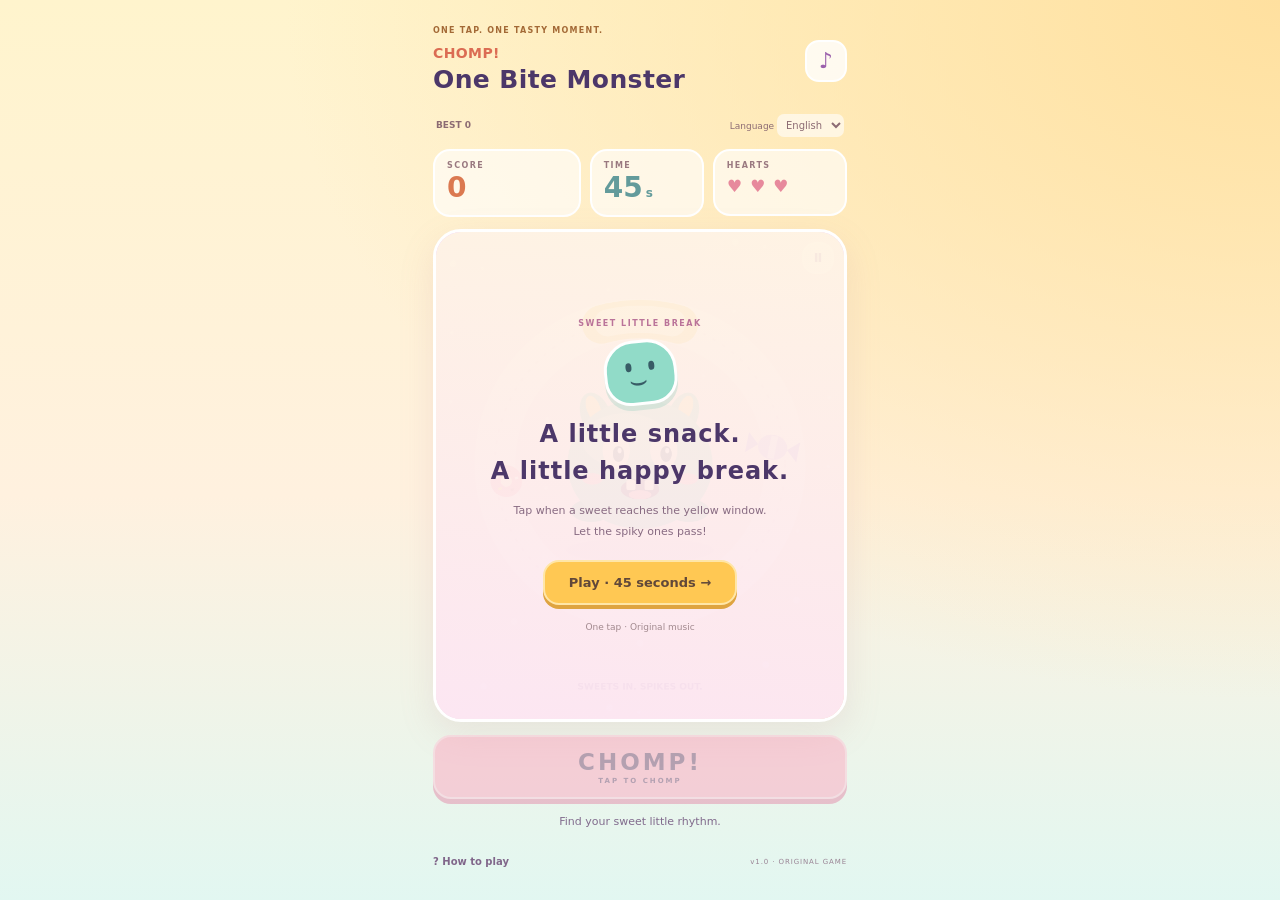
==== index.html @ f16e5010 "Create One Bite Monster with pop visuals, original music and one-tap combos" ====
<!doctype html><html lang="ja"><meta charset="utf-8"><meta name="viewport" content="width=device-width,initial-scale=1,viewport-fit=cover"><meta name="theme-color" content="#fff4cd"><title>パクッと！ひとくちモンスター · ONE BITE MONSTER</title><link rel="stylesheet" href="style.css?v=1"><body><main><header><div><span class="kicker">ONE TAP. ONE TASTY MOMENT.</span><h1><small data-t="eyebrow">パクッと！</small><span data-t="title">ひとくちモンスター</span></h1></div><button id="settings" class="icon" aria-label="音の設定 / Sound settings">♪</button></header><div class="mini-bar"><span id="best">BEST 0</span><label>Language <select id="language" aria-label="Language"><option value="ja">日本語</option><option value="en">English</option></select></label></div><section class="hud"><div class="score"><span>SCORE</span><strong id="score">0</strong></div><div class="time"><span data-t="time">のこり</span><strong id="time">45<small>s</small></strong></div><div class="hearts"><span data-t="hearts">げんき</span><strong id="hearts">♥ ♥ ♥</strong></div></section><section class="stage"><canvas id="game" width="720" height="860" aria-label="黄色い枠にお菓子が来たらタップ。トゲは見送ります / Tap when a sweet reaches the yellow window. Skip spikes."></canvas><div id="callout" role="status"></div><button id="pause" class="icon" aria-label="一時停止 / Pause">Ⅱ</button><div id="welcome"><span class="badge">SWEET LITTLE BREAK</span><div class="face-mark" aria-hidden="true">●<i>⌣</i></div><h2 data-t="intro">おやつの時間、<br>パクッといこう。</h2><p data-t="introText">黄色い枠にお菓子が来たら、タップ！<br>トゲトゲは食べずに、見送ってね。</p><button id="start" class="primary" data-t="start">あそぶ · 45秒 →</button><small data-t="note">タップだけ · 音楽つき</small></div></section><button id="bite" class="bite" disabled><span data-t="bite">パクッ！</span><small>TAP TO CHOMP</small></button><p id="message" class="hint" role="status"></p><footer><button id="help" data-t="help">? あそび方</button><span>v1.0 · ORIGINAL GAME</span></footer></main><dialog id="dialog"><div id="content"></div><button id="close" class="primary">つづける</button></dialog><script src="engine.js?v=1"></script><script src="music.js?v=1"></script><script src="game.js?v=1"></script></body></html>
---- style.css ----
:root{font-family:ui-rounded,'Hiragino Maru Gothic ProN',system-ui,-apple-system,sans-serif;color:#4c3769;background:#fff4cd}*{box-sizing:border-box}body{margin:0;min-height:100svh;background:radial-gradient(ellipse at 100% 0,#ffe09f,transparent 55%),linear-gradient(#fff4cd,#fff1df 55%,#e2f7f1)}main{max-width:450px;margin:auto;padding:18px 18px max(16px,env(safe-area-inset-bottom))}header{display:flex;justify-content:space-between;align-items:center;gap:8px}.kicker{font-size:8px;font-weight:800;letter-spacing:1.25px;color:#a36936}h1{font-size:25px;line-height:1.3;letter-spacing:.4px;margin:7px 0;font-weight:900}h1 small{display:block;font-size:14px;color:#db6c53;margin-bottom:2px}button,select{font:inherit;color:inherit;touch-action:manipulation;-webkit-tap-highlight-color:transparent}button{cursor:pointer;border:0;background:#fff9;border-radius:14px;padding:11px 16px;font-weight:800}button:active{transform:translateY(2px)}button:focus-visible,select:focus-visible{outline:3px solid #aa60d3;outline-offset:3px}button:disabled{opacity:.45;cursor:default}.icon{width:42px;height:42px;border:2px solid white;padding:6px;background:#fffc;font-size:22px;color:#9c61ac}.mini-bar{display:flex;justify-content:space-between;align-items:center;margin:10px 3px 12px;font-size:9px;font-weight:750;color:#8c6b73}.mini-bar label{font-weight:500}.mini-bar select{font-size:10px;border:0;border-radius:7px;padding:5px;background:#fff9}.hud{display:grid;grid-template-columns:1.1fr .85fr 1fr;align-items:center;margin-bottom:12px;gap:9px}.hud>div{background:#fff9;border:2px solid #fff;border-radius:17px;padding:10px 12px}.hud span{display:block;font-size:8px;letter-spacing:1.4px;font-weight:800;color:#9a7980}.hud strong{display:block;font-size:28px;line-height:1.25;font-weight:900;font-variant-numeric:tabular-nums}.score strong{color:#db7950}.time strong{color:#639b9b}.time small{font-size:12px;margin-left:3px}.hearts strong{font-size:17px;color:#e7899c;white-space:nowrap;letter-spacing:1px;margin-top:6px;margin-bottom:7px}.stage{position:relative;border:3px solid white;border-radius:28px;overflow:hidden;background:#f4d9fa;box-shadow:0 12px 35px #b7868b25}canvas{display:block;width:100%;height:auto;aspect-ratio:360/430;touch-action:manipulation;user-select:none;-webkit-user-select:none}#pause{position:absolute;top:10px;right:10px;width:32px;height:32px;font-size:13px;z-index:2}#welcome{position:absolute;inset:0;z-index:3;display:flex;align-items:center;justify-content:center;flex-direction:column;text-align:center;background:linear-gradient(#fff4e3ed,#fce6f3ed);padding:18px}.badge{display:inline-block;font-size:8px;letter-spacing:1.5px;font-weight:850;color:#ba7399}.face-mark{margin:12px 0 0;width:73px;height:65px;background:#91dbc8;border:3px solid #fff;border-radius:30px 30px 26px 26px;color:transparent;position:relative;box-shadow:0 5px 0 #5fbda935;transform:rotate(-6deg)}.face-mark:before,.face-mark:after{content:'';position:absolute;width:6px;height:9px;border-radius:50%;background:#385c66;top:19px;left:19px}.face-mark:after{left:auto;right:19px}.face-mark i{position:absolute;color:#385c66;font-style:normal;font-size:29px;top:20px;left:21px}h2{font-size:27px;line-height:1.55;margin:11px 0;font-weight:900;letter-spacing:1px}#welcome p{font-size:11px;color:#886b82;line-height:1.9;margin:0 0 17px}.primary{background:#ffc853;color:#614839;border:2px solid #ffe6a7;border-radius:16px;padding:13px 24px;box-shadow:0 4px 0 #dfa440;font-size:13px}#welcome>small{font-size:9px;color:#a28a8f;margin-top:17px}.bite{width:100%;margin-top:13px;padding:12px;background:#ff9fbc;color:#713c6c;box-shadow:0 5px 0 #e37fa3;border:2px solid #ffc3d7;border-radius:18px}.bite span{font-size:23px;letter-spacing:3px;font-weight:900;display:block}.bite small{font-size:7px;letter-spacing:2px;display:block;margin-top:2px}.bite.ready{background:#ffd25d;box-shadow:0 5px 0 #e4ad41;border-color:#fff0bb;color:#79522c}.hint{font-size:11px;text-align:center;line-height:1.7;min-height:30px;margin:14px 3px 5px;color:#816b8d}footer{display:flex;align-items:center;justify-content:space-between;font-size:7px;letter-spacing:.9px;color:#998394}footer button{padding:8px 0;font-size:10px;background:none;color:#80668a}#callout{position:absolute;top:62%;left:0;right:0;text-align:center;pointer-events:none;font-weight:900;color:#aa508c;letter-spacing:2px;font-size:23px;text-shadow:0 2px 0 #fff,0 0 18px #fff;opacity:0}#callout small{display:block;font-size:10px;letter-spacing:1px;margin-top:6px}dialog{max-width:375px;width:92vw;max-height:85svh;overflow:auto;border:3px solid white;border-radius:25px;background:#fff5e7;color:#4c3769;padding:24px;box-shadow:0 25px 80px #633b7655}dialog::backdrop{background:#4b3f7077;backdrop-filter:blur(5px)}dialog p{font-size:12px;line-height:1.9;color:#80687b}dialog .primary{width:100%;margin-top:14px}.result-number{font-size:65px;line-height:1.1;font-weight:900;color:#db7950;margin:14px 0}.result-grid{display:flex;justify-content:space-between;padding:14px 0;border-block:1px solid #ead6ce;font-size:10px}.result-grid strong{display:block;font-size:20px;color:#a86b91;margin-top:5px}.setting{display:flex;align-items:center;justify-content:space-between;font-size:14px;padding:16px 0;border-bottom:1px solid #ebd8d1}.setting input{width:22px;height:22px;accent-color:#bb70a6}.muted{font-size:10px!important;color:#9c8291!important}[hidden]{display:none!important}html[lang=en] h1{font-size:25px}html[lang=en] h2{font-size:24px}@media(max-height:750px){main{padding-top:11px}h1{font-size:23px}.mini-bar{margin-top:6px;margin-bottom:8px}.hud{margin-bottom:9px}.hud>div{padding:7px 10px}.hud strong{font-size:24px}.hearts strong{font-size:16px}.bite{padding:9px;margin-top:10px}.hint{margin-top:11px;margin-bottom:0;min-height:24px}.face-mark{width:62px;height:54px;margin-top:8px}.face-mark:before,.face-mark:after{top:14px}.face-mark:before{left:15px}.face-mark:after{right:15px}.face-mark i{top:14px;left:16px}h2{font-size:24px;margin:8px 0}#welcome p{margin-bottom:12px}#welcome>small{margin-top:13px}}@media(max-width:350px){main{padding-inline:12px}h1{font-size:23px}.hud{gap:6px}.hearts strong{font-size:15px}}@media(prefers-reduced-motion:reduce){*{transition:none!important;scroll-behavior:auto!important}}
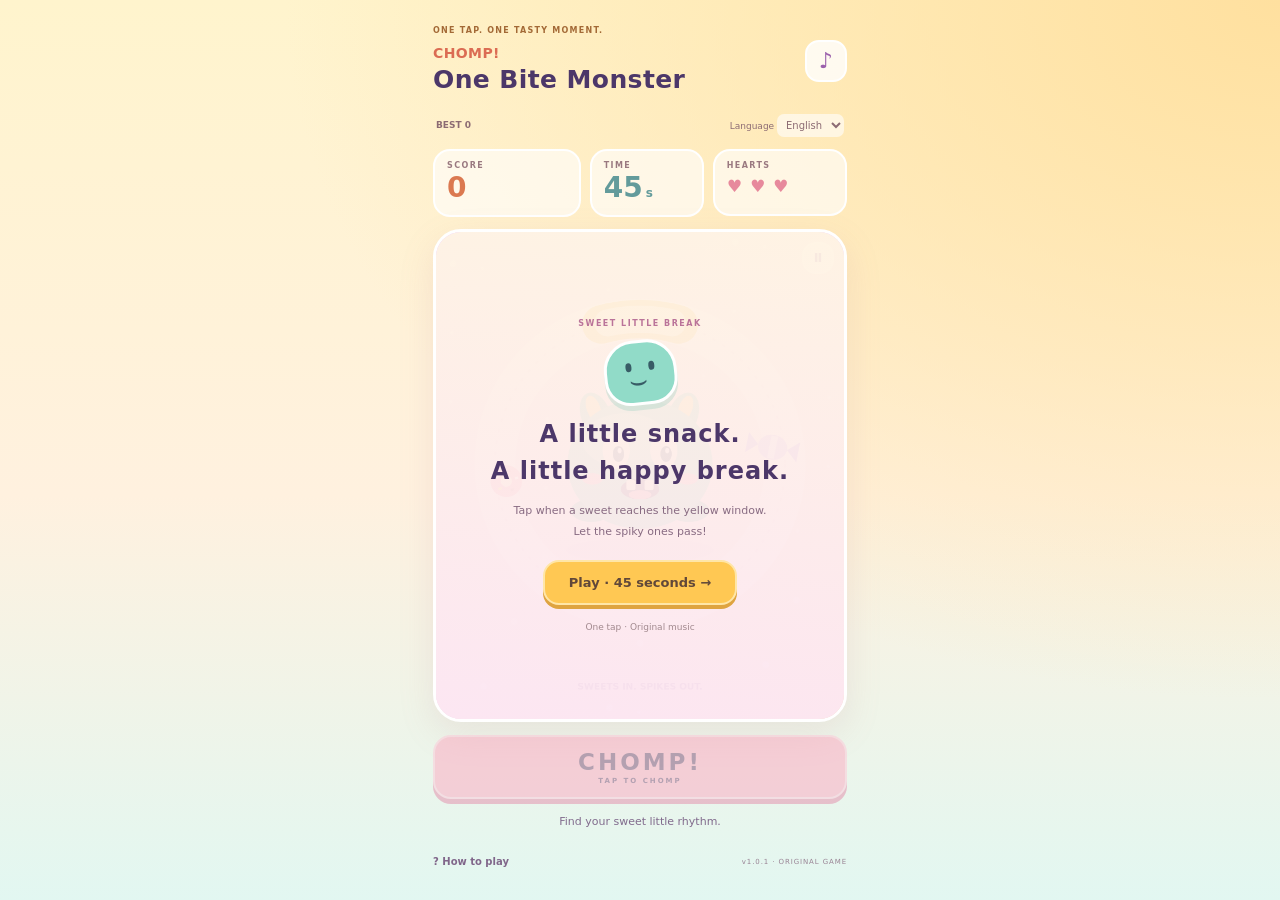
==== commit 20e74854: "Keep chomp controls visible on short iPhone screens" ====
--- a/index.html
+++ b/index.html
@@ -1 +1 @@
-<!doctype html><html lang="ja"><meta charset="utf-8"><meta name="viewport" content="width=device-width,initial-scale=1,viewport-fit=cover"><meta name="theme-color" content="#fff4cd"><title>パクッと！ひとくちモンスター · ONE BITE MONSTER</title><link rel="stylesheet" href="style.css?v=1"><body><main><header><div><span class="kicker">ONE TAP. ONE TASTY MOMENT.</span><h1><small data-t="eyebrow">パクッと！</small><span data-t="title">ひとくちモンスター</span></h1></div><button id="settings" class="icon" aria-label="音の設定 / Sound settings">♪</button></header><div class="mini-bar"><span id="best">BEST 0</span><label>Language <select id="language" aria-label="Language"><option value="ja">日本語</option><option value="en">English</option></select></label></div><section class="hud"><div class="score"><span>SCORE</span><strong id="score">0</strong></div><div class="time"><span data-t="time">のこり</span><strong id="time">45<small>s</small></strong></div><div class="hearts"><span data-t="hearts">げんき</span><strong id="hearts">♥ ♥ ♥</strong></div></section><section class="stage"><canvas id="game" width="720" height="860" aria-label="黄色い枠にお菓子が来たらタップ。トゲは見送ります / Tap when a sweet reaches the yellow window. Skip spikes."></canvas><div id="callout" role="status"></div><button id="pause" class="icon" aria-label="一時停止 / Pause">Ⅱ</button><div id="welcome"><span class="badge">SWEET LITTLE BREAK</span><div class="face-mark" aria-hidden="true">●<i>⌣</i></div><h2 data-t="intro">おやつの時間、<br>パクッといこう。</h2><p data-t="introText">黄色い枠にお菓子が来たら、タップ！<br>トゲトゲは食べずに、見送ってね。</p><button id="start" class="primary" data-t="start">あそぶ · 45秒 →</button><small data-t="note">タップだけ · 音楽つき</small></div></section><button id="bite" class="bite" disabled><span data-t="bite">パクッ！</span><small>TAP TO CHOMP</small></button><p id="message" class="hint" role="status"></p><footer><button id="help" data-t="help">? あそび方</button><span>v1.0 · ORIGINAL GAME</span></footer></main><dialog id="dialog"><div id="content"></div><button id="close" class="primary">つづける</button></dialog><script src="engine.js?v=1"></script><script src="music.js?v=1"></script><script src="game.js?v=1"></script></body></html>
+<!doctype html><html lang="ja"><meta charset="utf-8"><meta name="viewport" content="width=device-width,initial-scale=1,viewport-fit=cover"><meta name="theme-color" content="#fff4cd"><title>パクッと！ひとくちモンスター · ONE BITE MONSTER</title><link rel="stylesheet" href="style.css?v=1.0.1"><body><main><header><div><span class="kicker">ONE TAP. ONE TASTY MOMENT.</span><h1><small data-t="eyebrow">パクッと！</small><span data-t="title">ひとくちモンスター</span></h1></div><button id="settings" class="icon" aria-label="音の設定 / Sound settings">♪</button></header><div class="mini-bar"><span id="best">BEST 0</span><label>Language <select id="language" aria-label="Language"><option value="ja">日本語</option><option value="en">English</option></select></label></div><section class="hud"><div class="score"><span>SCORE</span><strong id="score">0</strong></div><div class="time"><span data-t="time">のこり</span><strong id="time">45<small>s</small></strong></div><div class="hearts"><span data-t="hearts">げんき</span><strong id="hearts">♥ ♥ ♥</strong></div></section><section class="stage"><canvas id="game" width="720" height="860" aria-label="黄色い枠にお菓子が来たらタップ。トゲは見送ります / Tap when a sweet reaches the yellow window. Skip spikes."></canvas><div id="callout" role="status"></div><button id="pause" class="icon" aria-label="一時停止 / Pause">Ⅱ</button><div id="welcome"><span class="badge">SWEET LITTLE BREAK</span><div class="face-mark" aria-hidden="true">●<i>⌣</i></div><h2 data-t="intro">おやつの時間、<br>パクッといこう。</h2><p data-t="introText">黄色い枠にお菓子が来たら、タップ！<br>トゲトゲは食べずに、見送ってね。</p><button id="start" class="primary" data-t="start">あそぶ · 45秒 →</button><small data-t="note">タップだけ · 音楽つき</small></div></section><button id="bite" class="bite" disabled><span data-t="bite">パクッ！</span><small>TAP TO CHOMP</small></button><p id="message" class="hint" role="status"></p><footer><button id="help" data-t="help">? あそび方</button><span>v1.0.1 · ORIGINAL GAME</span></footer></main><dialog id="dialog"><div id="content"></div><button id="close" class="primary">つづける</button></dialog><script src="engine.js?v=1"></script><script src="music.js?v=1"></script><script src="game.js?v=1"></script></body></html>
--- a/style.css
+++ b/style.css
@@ -1 +1,4 @@
 :root{font-family:ui-rounded,'Hiragino Maru Gothic ProN',system-ui,-apple-system,sans-serif;color:#4c3769;background:#fff4cd}*{box-sizing:border-box}body{margin:0;min-height:100svh;background:radial-gradient(ellipse at 100% 0,#ffe09f,transparent 55%),linear-gradient(#fff4cd,#fff1df 55%,#e2f7f1)}main{max-width:450px;margin:auto;padding:18px 18px max(16px,env(safe-area-inset-bottom))}header{display:flex;justify-content:space-between;align-items:center;gap:8px}.kicker{font-size:8px;font-weight:800;letter-spacing:1.25px;color:#a36936}h1{font-size:25px;line-height:1.3;letter-spacing:.4px;margin:7px 0;font-weight:900}h1 small{display:block;font-size:14px;color:#db6c53;margin-bottom:2px}button,select{font:inherit;color:inherit;touch-action:manipulation;-webkit-tap-highlight-color:transparent}button{cursor:pointer;border:0;background:#fff9;border-radius:14px;padding:11px 16px;font-weight:800}button:active{transform:translateY(2px)}button:focus-visible,select:focus-visible{outline:3px solid #aa60d3;outline-offset:3px}button:disabled{opacity:.45;cursor:default}.icon{width:42px;height:42px;border:2px solid white;padding:6px;background:#fffc;font-size:22px;color:#9c61ac}.mini-bar{display:flex;justify-content:space-between;align-items:center;margin:10px 3px 12px;font-size:9px;font-weight:750;color:#8c6b73}.mini-bar label{font-weight:500}.mini-bar select{font-size:10px;border:0;border-radius:7px;padding:5px;background:#fff9}.hud{display:grid;grid-template-columns:1.1fr .85fr 1fr;align-items:center;margin-bottom:12px;gap:9px}.hud>div{background:#fff9;border:2px solid #fff;border-radius:17px;padding:10px 12px}.hud span{display:block;font-size:8px;letter-spacing:1.4px;font-weight:800;color:#9a7980}.hud strong{display:block;font-size:28px;line-height:1.25;font-weight:900;font-variant-numeric:tabular-nums}.score strong{color:#db7950}.time strong{color:#639b9b}.time small{font-size:12px;margin-left:3px}.hearts strong{font-size:17px;color:#e7899c;white-space:nowrap;letter-spacing:1px;margin-top:6px;margin-bottom:7px}.stage{position:relative;border:3px solid white;border-radius:28px;overflow:hidden;background:#f4d9fa;box-shadow:0 12px 35px #b7868b25}canvas{display:block;width:100%;height:auto;aspect-ratio:360/430;touch-action:manipulation;user-select:none;-webkit-user-select:none}#pause{position:absolute;top:10px;right:10px;width:32px;height:32px;font-size:13px;z-index:2}#welcome{position:absolute;inset:0;z-index:3;display:flex;align-items:center;justify-content:center;flex-direction:column;text-align:center;background:linear-gradient(#fff4e3ed,#fce6f3ed);padding:18px}.badge{display:inline-block;font-size:8px;letter-spacing:1.5px;font-weight:850;color:#ba7399}.face-mark{margin:12px 0 0;width:73px;height:65px;background:#91dbc8;border:3px solid #fff;border-radius:30px 30px 26px 26px;color:transparent;position:relative;box-shadow:0 5px 0 #5fbda935;transform:rotate(-6deg)}.face-mark:before,.face-mark:after{content:'';position:absolute;width:6px;height:9px;border-radius:50%;background:#385c66;top:19px;left:19px}.face-mark:after{left:auto;right:19px}.face-mark i{position:absolute;color:#385c66;font-style:normal;font-size:29px;top:20px;left:21px}h2{font-size:27px;line-height:1.55;margin:11px 0;font-weight:900;letter-spacing:1px}#welcome p{font-size:11px;color:#886b82;line-height:1.9;margin:0 0 17px}.primary{background:#ffc853;color:#614839;border:2px solid #ffe6a7;border-radius:16px;padding:13px 24px;box-shadow:0 4px 0 #dfa440;font-size:13px}#welcome>small{font-size:9px;color:#a28a8f;margin-top:17px}.bite{width:100%;margin-top:13px;padding:12px;background:#ff9fbc;color:#713c6c;box-shadow:0 5px 0 #e37fa3;border:2px solid #ffc3d7;border-radius:18px}.bite span{font-size:23px;letter-spacing:3px;font-weight:900;display:block}.bite small{font-size:7px;letter-spacing:2px;display:block;margin-top:2px}.bite.ready{background:#ffd25d;box-shadow:0 5px 0 #e4ad41;border-color:#fff0bb;color:#79522c}.hint{font-size:11px;text-align:center;line-height:1.7;min-height:30px;margin:14px 3px 5px;color:#816b8d}footer{display:flex;align-items:center;justify-content:space-between;font-size:7px;letter-spacing:.9px;color:#998394}footer button{padding:8px 0;font-size:10px;background:none;color:#80668a}#callout{position:absolute;top:62%;left:0;right:0;text-align:center;pointer-events:none;font-weight:900;color:#aa508c;letter-spacing:2px;font-size:23px;text-shadow:0 2px 0 #fff,0 0 18px #fff;opacity:0}#callout small{display:block;font-size:10px;letter-spacing:1px;margin-top:6px}dialog{max-width:375px;width:92vw;max-height:85svh;overflow:auto;border:3px solid white;border-radius:25px;background:#fff5e7;color:#4c3769;padding:24px;box-shadow:0 25px 80px #633b7655}dialog::backdrop{background:#4b3f7077;backdrop-filter:blur(5px)}dialog p{font-size:12px;line-height:1.9;color:#80687b}dialog .primary{width:100%;margin-top:14px}.result-number{font-size:65px;line-height:1.1;font-weight:900;color:#db7950;margin:14px 0}.result-grid{display:flex;justify-content:space-between;padding:14px 0;border-block:1px solid #ead6ce;font-size:10px}.result-grid strong{display:block;font-size:20px;color:#a86b91;margin-top:5px}.setting{display:flex;align-items:center;justify-content:space-between;font-size:14px;padding:16px 0;border-bottom:1px solid #ebd8d1}.setting input{width:22px;height:22px;accent-color:#bb70a6}.muted{font-size:10px!important;color:#9c8291!important}[hidden]{display:none!important}html[lang=en] h1{font-size:25px}html[lang=en] h2{font-size:24px}@media(max-height:750px){main{padding-top:11px}h1{font-size:23px}.mini-bar{margin-top:6px;margin-bottom:8px}.hud{margin-bottom:9px}.hud>div{padding:7px 10px}.hud strong{font-size:24px}.hearts strong{font-size:16px}.bite{padding:9px;margin-top:10px}.hint{margin-top:11px;margin-bottom:0;min-height:24px}.face-mark{width:62px;height:54px;margin-top:8px}.face-mark:before,.face-mark:after{top:14px}.face-mark:before{left:15px}.face-mark:after{right:15px}.face-mark i{top:14px;left:16px}h2{font-size:24px;margin:8px 0}#welcome p{margin-bottom:12px}#welcome>small{margin-top:13px}}@media(max-width:350px){main{padding-inline:12px}h1{font-size:23px}.hud{gap:6px}.hearts strong{font-size:15px}}@media(prefers-reduced-motion:reduce){*{transition:none!important;scroll-behavior:auto!important}}
+
+/* Keep the chomp button within reach on short portrait screens. */
+@media(max-height:750px) and (orientation:portrait){.stage{width:min(100%,calc((100svh - 350px)*360/430));margin-inline:auto}#welcome{padding:12px}#welcome h2{font-size:21px;line-height:1.4;margin:8px 0}#welcome p{font-size:10px;line-height:1.7;margin-bottom:10px}.face-mark{height:40px;width:51px;margin-top:6px}.face-mark:before,.face-mark:after{top:10px;width:5px;height:7px}.face-mark:before{left:12px}.face-mark:after{right:12px}.face-mark i{top:8px;left:12px;font-size:24px}#welcome .primary{padding:10px 13px;font-size:12px}#welcome>small{margin-top:12px;font-size:8px}}@media(max-height:620px) and (orientation:portrait){#welcome .face-mark,#welcome .badge{display:none}#welcome h2{font-size:19px;line-height:1.3;margin:4px 0 9px}#welcome p{font-size:9px;line-height:1.6;margin-bottom:9px}#welcome>small{margin-top:10px;font-size:7px}#welcome .primary{font-size:11px;padding:9px 10px}.stage{width:min(100%,calc((100svh - 340px)*360/430))}.hint{font-size:10px}}
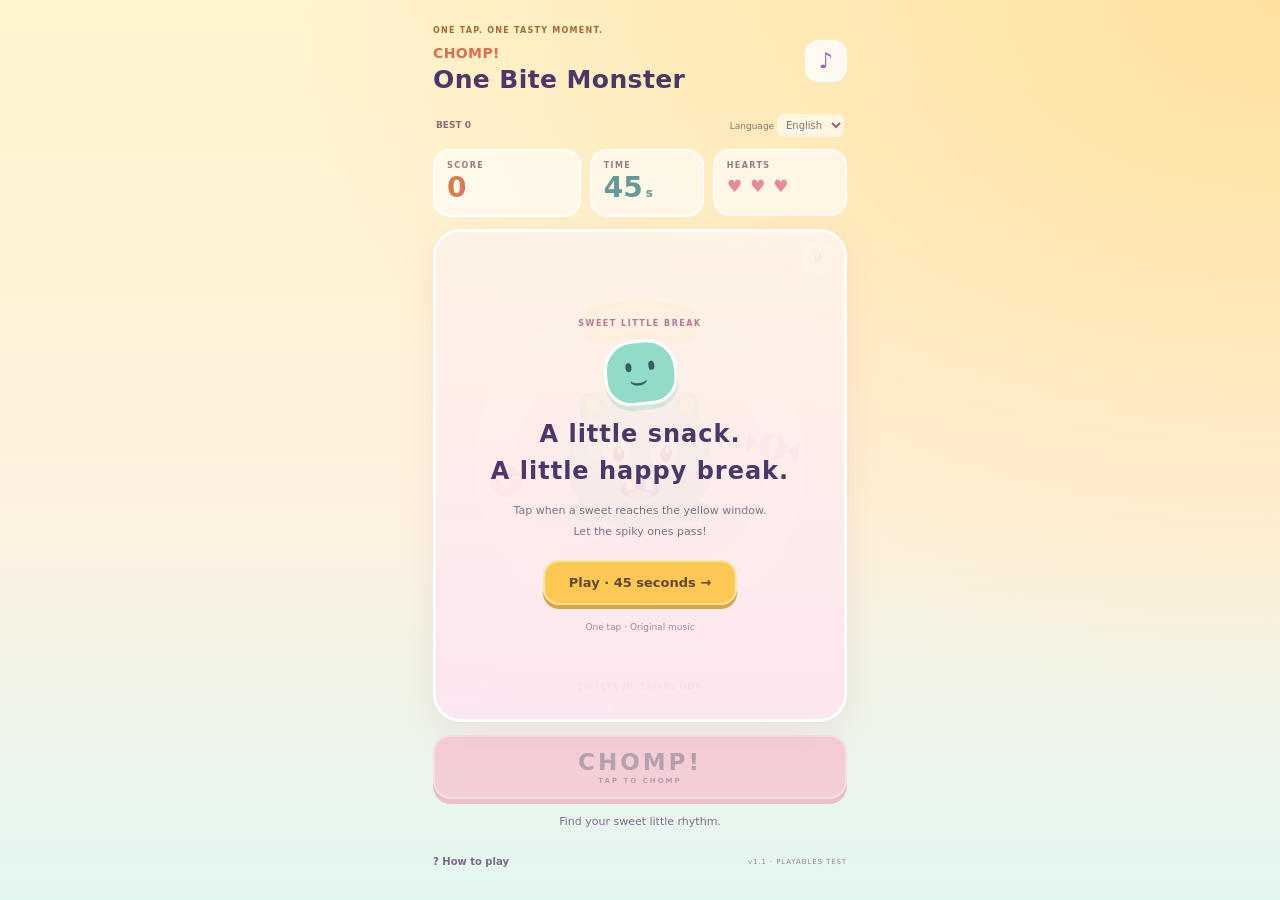
==== commit 5ad9f5d3: "Prepare One Bite Monster v1.1 for YouTube Playables" ====
--- a/index.html
+++ b/index.html
@@ -1 +1 @@
-<!doctype html><html lang="ja"><meta charset="utf-8"><meta name="viewport" content="width=device-width,initial-scale=1,viewport-fit=cover"><meta name="theme-color" content="#fff4cd"><title>パクッと！ひとくちモンスター · ONE BITE MONSTER</title><link rel="stylesheet" href="style.css?v=1.0.1"><body><main><header><div><span class="kicker">ONE TAP. ONE TASTY MOMENT.</span><h1><small data-t="eyebrow">パクッと！</small><span data-t="title">ひとくちモンスター</span></h1></div><button id="settings" class="icon" aria-label="音の設定 / Sound settings">♪</button></header><div class="mini-bar"><span id="best">BEST 0</span><label>Language <select id="language" aria-label="Language"><option value="ja">日本語</option><option value="en">English</option></select></label></div><section class="hud"><div class="score"><span>SCORE</span><strong id="score">0</strong></div><div class="time"><span data-t="time">のこり</span><strong id="time">45<small>s</small></strong></div><div class="hearts"><span data-t="hearts">げんき</span><strong id="hearts">♥ ♥ ♥</strong></div></section><section class="stage"><canvas id="game" width="720" height="860" aria-label="黄色い枠にお菓子が来たらタップ。トゲは見送ります / Tap when a sweet reaches the yellow window. Skip spikes."></canvas><div id="callout" role="status"></div><button id="pause" class="icon" aria-label="一時停止 / Pause">Ⅱ</button><div id="welcome"><span class="badge">SWEET LITTLE BREAK</span><div class="face-mark" aria-hidden="true">●<i>⌣</i></div><h2 data-t="intro">おやつの時間、<br>パクッといこう。</h2><p data-t="introText">黄色い枠にお菓子が来たら、タップ！<br>トゲトゲは食べずに、見送ってね。</p><button id="start" class="primary" data-t="start">あそぶ · 45秒 →</button><small data-t="note">タップだけ · 音楽つき</small></div></section><button id="bite" class="bite" disabled><span data-t="bite">パクッ！</span><small>TAP TO CHOMP</small></button><p id="message" class="hint" role="status"></p><footer><button id="help" data-t="help">? あそび方</button><span>v1.0.1 · ORIGINAL GAME</span></footer></main><dialog id="dialog"><div id="content"></div><button id="close" class="primary">つづける</button></dialog><script src="engine.js?v=1"></script><script src="music.js?v=1"></script><script src="game.js?v=1"></script></body></html>
+<!doctype html><html lang="ja"><meta charset="utf-8"><meta name="viewport" content="width=device-width,initial-scale=1,viewport-fit=cover"><meta name="theme-color" content="#fff4cd"><title>パクッと！ひとくちモンスター · ONE BITE MONSTER</title><link rel="stylesheet" href="style.css?v=sdk1"><body><section id="startup" role="status"><h2>ONE BITE MONSTER</h2><p id="loadText">おやつを準備しています… / Loading…</p><button id="retryLoad" hidden>Retry</button></section><main inert><header><div><span class="kicker">ONE TAP. ONE TASTY MOMENT.</span><h1><small data-t="eyebrow">パクッと！</small><span data-t="title">ひとくちモンスター</span></h1></div><button id="settings" class="icon" aria-label="音の設定 / Sound settings">♪</button></header><div class="mini-bar"><span id="best">BEST 0</span><label>Language <select id="language" aria-label="Language"><option value="ja">日本語</option><option value="en">English</option></select></label></div><section class="hud"><div class="score"><span>SCORE</span><strong id="score">0</strong></div><div class="time"><span data-t="time">のこり</span><strong id="time">45<small>s</small></strong></div><div class="hearts"><span data-t="hearts">げんき</span><strong id="hearts">♥ ♥ ♥</strong></div></section><section class="stage"><canvas id="game" width="720" height="860" aria-label="黄色い枠にお菓子が来たらタップ。トゲは見送ります / Tap when a sweet reaches the yellow window. Skip spikes."></canvas><div id="callout" role="status"></div><button id="pause" class="icon" aria-label="一時停止 / Pause">Ⅱ</button><div id="welcome"><span class="badge">SWEET LITTLE BREAK</span><div class="face-mark" aria-hidden="true">●<i>⌣</i></div><h2 data-t="intro">おやつの時間、<br>パクッといこう。</h2><p data-t="introText">黄色い枠にお菓子が来たら、タップ！<br>トゲトゲは食べずに、見送ってね。</p><button id="start" class="primary" data-t="start">あそぶ · 45秒 →</button><small data-t="note">タップだけ · 音楽つき</small></div></section><button id="bite" class="bite" disabled><span data-t="bite">パクッ！</span><small>TAP TO CHOMP</small></button><p id="message" class="hint" role="status"></p><footer><button id="help" data-t="help">? あそび方</button><span>v1.1 · PLAYABLES TEST</span></footer></main><dialog id="dialog"><div id="content"></div><button id="close" class="primary">つづける</button></dialog><script src="https://www.youtube.com/game_api/v1"></script><script src="host.js?v=sdk1"></script><script src="engine.js?v=1"></script><script src="music.js?v=1"></script><script src="game.js?v=sdk1"></script></body></html>
--- a/style.css
+++ b/style.css
@@ -2,3 +2,5 @@
 
 /* Keep the chomp button within reach on short portrait screens. */
 @media(max-height:750px) and (orientation:portrait){.stage{width:min(100%,calc((100svh - 350px)*360/430));margin-inline:auto}#welcome{padding:12px}#welcome h2{font-size:21px;line-height:1.4;margin:8px 0}#welcome p{font-size:10px;line-height:1.7;margin-bottom:10px}.face-mark{height:40px;width:51px;margin-top:6px}.face-mark:before,.face-mark:after{top:10px;width:5px;height:7px}.face-mark:before{left:12px}.face-mark:after{right:12px}.face-mark i{top:8px;left:12px;font-size:24px}#welcome .primary{padding:10px 13px;font-size:12px}#welcome>small{margin-top:12px;font-size:8px}}@media(max-height:620px) and (orientation:portrait){#welcome .face-mark,#welcome .badge{display:none}#welcome h2{font-size:19px;line-height:1.3;margin:4px 0 9px}#welcome p{font-size:9px;line-height:1.6;margin-bottom:9px}#welcome>small{margin-top:10px;font-size:7px}#welcome .primary{font-size:11px;padding:9px 10px}.stage{width:min(100%,calc((100svh - 340px)*360/430))}.hint{font-size:10px}}
+
+#startup{position:fixed;inset:0;z-index:30;background:#fff4cd;display:grid;place-content:center;text-align:center;padding:24px;color:#684c80}#retryLoad{padding:16px;border-radius:18px;background:#ff91ad;border:0;font:inherit;color:#493651}
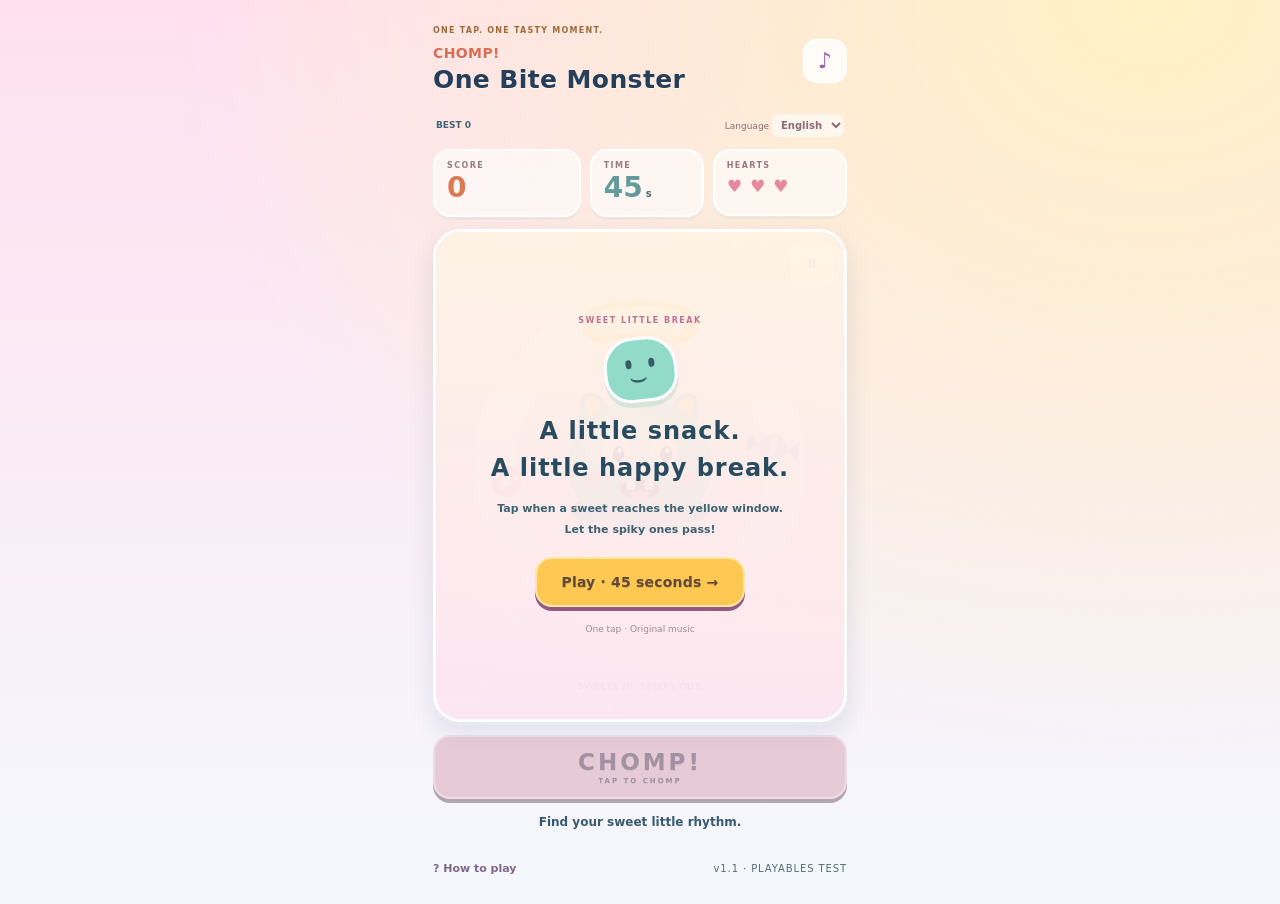
==== commit 89740548: "Improve touch clarity, visual guidance and replay goals" ====
--- a/index.html
+++ b/index.html
@@ -1 +1 @@
-<!doctype html><html lang="ja"><meta charset="utf-8"><meta name="viewport" content="width=device-width,initial-scale=1,viewport-fit=cover"><meta name="theme-color" content="#fff4cd"><title>パクッと！ひとくちモンスター · ONE BITE MONSTER</title><link rel="stylesheet" href="style.css?v=sdk1"><body><section id="startup" role="status"><h2>ONE BITE MONSTER</h2><p id="loadText">おやつを準備しています… / Loading…</p><button id="retryLoad" hidden>Retry</button></section><main inert><header><div><span class="kicker">ONE TAP. ONE TASTY MOMENT.</span><h1><small data-t="eyebrow">パクッと！</small><span data-t="title">ひとくちモンスター</span></h1></div><button id="settings" class="icon" aria-label="音の設定 / Sound settings">♪</button></header><div class="mini-bar"><span id="best">BEST 0</span><label>Language <select id="language" aria-label="Language"><option value="ja">日本語</option><option value="en">English</option></select></label></div><section class="hud"><div class="score"><span>SCORE</span><strong id="score">0</strong></div><div class="time"><span data-t="time">のこり</span><strong id="time">45<small>s</small></strong></div><div class="hearts"><span data-t="hearts">げんき</span><strong id="hearts">♥ ♥ ♥</strong></div></section><section class="stage"><canvas id="game" width="720" height="860" aria-label="黄色い枠にお菓子が来たらタップ。トゲは見送ります / Tap when a sweet reaches the yellow window. Skip spikes."></canvas><div id="callout" role="status"></div><button id="pause" class="icon" aria-label="一時停止 / Pause">Ⅱ</button><div id="welcome"><span class="badge">SWEET LITTLE BREAK</span><div class="face-mark" aria-hidden="true">●<i>⌣</i></div><h2 data-t="intro">おやつの時間、<br>パクッといこう。</h2><p data-t="introText">黄色い枠にお菓子が来たら、タップ！<br>トゲトゲは食べずに、見送ってね。</p><button id="start" class="primary" data-t="start">あそぶ · 45秒 →</button><small data-t="note">タップだけ · 音楽つき</small></div></section><button id="bite" class="bite" disabled><span data-t="bite">パクッ！</span><small>TAP TO CHOMP</small></button><p id="message" class="hint" role="status"></p><footer><button id="help" data-t="help">? あそび方</button><span>v1.1 · PLAYABLES TEST</span></footer></main><dialog id="dialog"><div id="content"></div><button id="close" class="primary">つづける</button></dialog><script src="https://www.youtube.com/game_api/v1"></script><script src="host.js?v=sdk1"></script><script src="engine.js?v=1"></script><script src="music.js?v=1"></script><script src="game.js?v=sdk1"></script></body></html>
+<!doctype html><html lang="ja"><meta charset="utf-8"><meta name="viewport" content="width=device-width,initial-scale=1,viewport-fit=cover"><meta name="theme-color" content="#fff4cd"><title>パクッと！ひとくちモンスター · ONE BITE MONSTER</title><link rel="stylesheet" href="style.css?v=sdk1"><link rel="stylesheet" href="quality.css?v=quality1"><body data-quality="1"><section id="startup" role="status"><h2>ONE BITE MONSTER</h2><p id="loadText">おやつを準備しています… / Loading…</p><button id="retryLoad" hidden>Retry</button></section><main inert><header><div><span class="kicker">ONE TAP. ONE TASTY MOMENT.</span><h1><small data-t="eyebrow">パクッと！</small><span data-t="title">ひとくちモンスター</span></h1></div><button id="settings" class="icon" aria-label="音の設定 / Sound settings">♪</button></header><div class="mini-bar"><span id="best">BEST 0</span><label>Language <select id="language" aria-label="Language"><option value="ja">日本語</option><option value="en">English</option></select></label></div><section class="hud"><div class="score"><span>SCORE</span><strong id="score">0</strong></div><div class="time"><span data-t="time">のこり</span><strong id="time">45<small>s</small></strong></div><div class="hearts"><span data-t="hearts">げんき</span><strong id="hearts">♥ ♥ ♥</strong></div></section><section class="stage"><canvas id="game" width="720" height="860" aria-label="黄色い枠にお菓子が来たらタップ。トゲは見送ります / Tap when a sweet reaches the yellow window. Skip spikes."></canvas><div id="callout" role="status"></div><button id="pause" class="icon" aria-label="一時停止 / Pause">Ⅱ</button><div id="welcome"><span class="badge">SWEET LITTLE BREAK</span><div class="face-mark" aria-hidden="true">●<i>⌣</i></div><h2 data-t="intro">おやつの時間、<br>パクッといこう。</h2><p data-t="introText">黄色い枠にお菓子が来たら、タップ！<br>トゲトゲは食べずに、見送ってね。</p><button id="start" class="primary" data-t="start">あそぶ · 45秒 →</button><small data-t="note">タップだけ · 音楽つき</small></div></section><button id="bite" class="bite" disabled><span data-t="bite">パクッ！</span><small>TAP TO CHOMP</small></button><p id="message" class="hint" role="status"></p><footer><button id="help" data-t="help">? あそび方</button><span>v1.1 · PLAYABLES TEST</span></footer></main><dialog id="dialog"><div id="content"></div><button id="close" class="primary">つづける</button></dialog><script src="https://www.youtube.com/game_api/v1"></script><script src="host.js?v=sdk1"></script><script src="engine.js?v=1"></script><script src="music.js?v=1"></script><script src="game.js?v=quality1"></script></body></html>
--- a/quality.css
+++ b/quality.css
@@ -0,0 +1,5 @@
+:root{--quality-accent:#b36391;--quality-sky:#ffe0ef;--quality-warm:#fff1c5}
+/* Quality pass: contrast, hierarchy, touch affordances. No new timers or SDK hooks. */
+body{background:radial-gradient(ellipse at 90% 0,var(--quality-warm),transparent 60%),linear-gradient(var(--quality-sky),#f4f8fd);color:#2d405a}main{filter:none}header h1,h1{color:#253e5a;text-shadow:0 1px #fff9}header{gap:12px}.eyebrow{color:#5c6980;font-weight:850;letter-spacing:1px}button,select{font-weight:750}button{transition:transform .1s,box-shadow .1s,filter .1s}button:not(:disabled):active{transform:translateY(2px) scale(.98);filter:brightness(.97)}button:focus-visible,select:focus-visible,input:focus-visible{outline:3px solid var(--quality-accent);outline-offset:3px}button:disabled{cursor:default;filter:saturate(.5);opacity:.55}button.primary,.primary,#jump,#drop,#hold,#bite,#walk{min-height:50px;font-size:14px;letter-spacing:.2px;border-radius:17px;box-shadow:0 4px 0 color-mix(in srgb,var(--quality-accent) 75%,#294151);text-shadow:0 1px #0002}#message,#hint,.hint,.instruction,.gesture-note{color:#385970;font-size:12px;line-height:1.55;font-weight:700}#message,#hint{font-variant-numeric:tabular-nums}.utility,.language-row,footer{color:#526b7b}footer{font-size:10px}footer button{min-height:40px;font-size:11px}dialog{border-color:#fff;background:#fffdf1;box-shadow:0 20px 70px #25385842}dialog h2{color:#2f465e}dialog p{color:#476174;line-height:1.75}.next-goal{padding:10px 13px;border:1px solid #d0dfda;border-radius:12px;background:#edf7eb;color:#325c52!important;font-size:13px!important;font-weight:800}.stage,#field,.board-wrap{box-shadow:0 10px 24px #3b657422,0 3px 0 #fff8}.stage,.field{border-color:#fff}.hud small,.scoreboard small,.stat small{color:#516a77;font-size:10px}.hud strong,.scoreboard strong{font-variant-numeric:tabular-nums}.controls button,[data-dir]{min-height:48px}#powerWord,#echoText,#gateText{color:#3a566b;font-weight:850}#power .sweet,#sweet{background:#ffdb5e;border:2px solid #b6811c}#sun{min-width:48px;min-height:48px}input[type=range]{min-height:42px;accent-color:var(--quality-accent)}.cell.can-place:not(.filled)::after{content:'';position:absolute;width:5px;height:5px;border-radius:50%;background:#365f9bb0;left:calc(50% - 2.5px);top:calc(50% - 2.5px);pointer-events:none}.cell{position:relative}.cell.preview{outline:2px solid #fff;outline-offset:-3px;filter:brightness(1.12)}.cell.line-hint{box-shadow:inset 0 0 0 3px #fff3aa,0 0 12px #ffce5a}.piece.selected{outline:3px solid #6077c8;outline-offset:2px}.piece.blocked{opacity:.6}#pace{font-size:10px;background:#244456eb;color:#fff8dc}#toast,#callout{font-weight:950}#welcome p,#coverText,#intro p{color:#3e6272;font-weight:650}#welcome h2,#coverTitle{color:#294b60}#needle{box-shadow:0 0 0 2px #fff,0 1px 5px #26394f66}#fitRange{background:#89d7a3;border:1px solid #367657}.hearts{color:#c65575!important}.hud>div,.scoreboard>div{border-color:#fff;box-shadow:0 3px 0 #7797a214}button.round,button.icon,#settings,#sound,#pause{min-height:44px;min-width:44px}#best,.best{color:#426475;font-weight:850}
+@media(max-height:650px) and (orientation:portrait){#message,#hint,.hint,.instruction,.gesture-note{font-size:10px}.eyebrow{font-size:8px}.primary,button.primary,#jump,#drop,#hold,#bite,#walk{min-height:48px;font-size:12px}footer{font-size:8px}footer button{min-height:32px}.hud small,.scoreboard small{font-size:9px}.controls{gap:6px;margin-top:8px}.controls button{min-height:44px}.stage-top #pause{min-height:36px;min-width:36px}#pace{font-size:8px}}
+@media(prefers-reduced-motion:reduce){*,*::before,*::after{animation:none!important;transition:none!important;scroll-behavior:auto!important}}
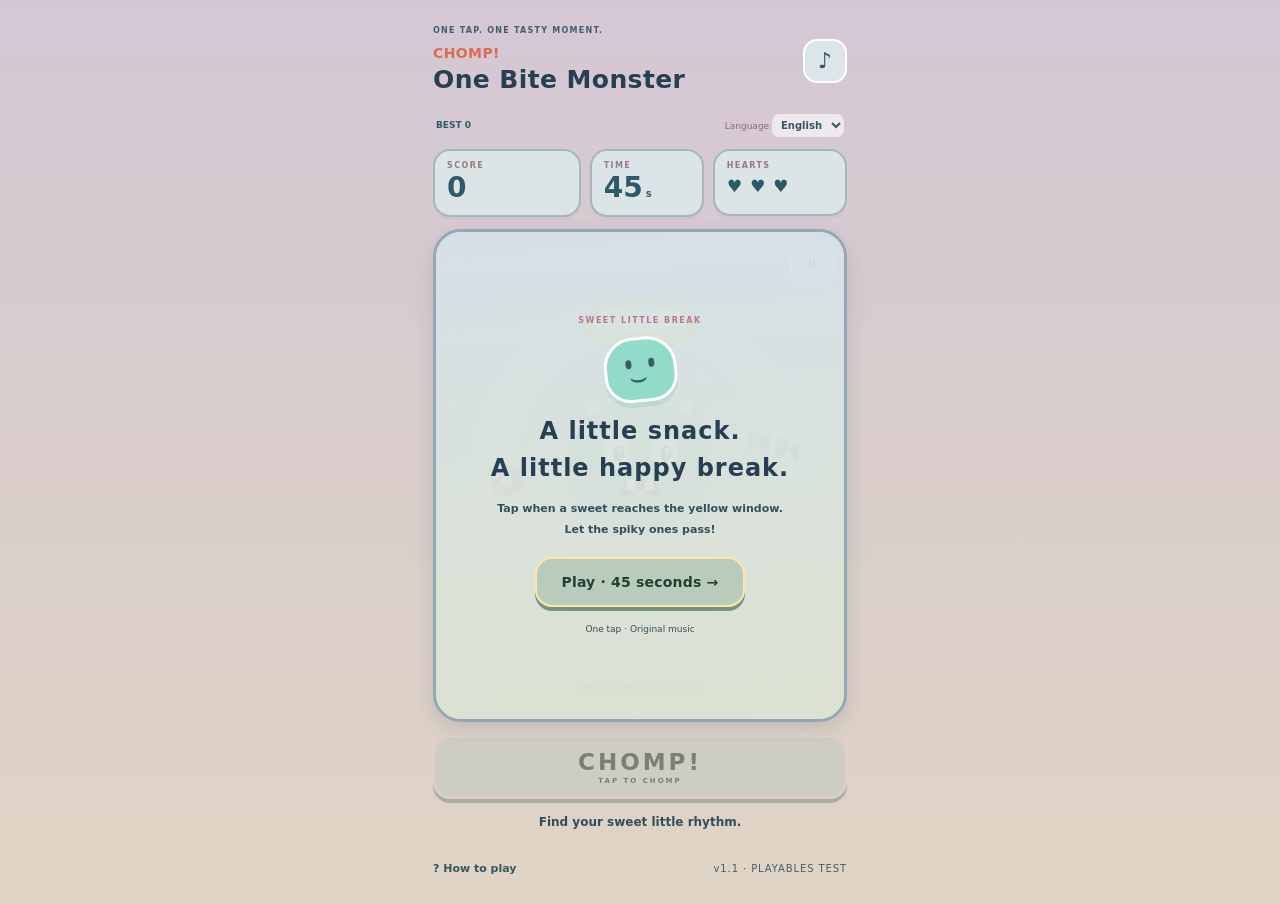
==== commit 1ec20b14: "Improve readability with calmer colors and contrast" ====
--- a/index.html
+++ b/index.html
@@ -1 +1 @@
-<!doctype html><html lang="ja"><meta charset="utf-8"><meta name="viewport" content="width=device-width,initial-scale=1,viewport-fit=cover"><meta name="theme-color" content="#fff4cd"><title>パクッと！ひとくちモンスター · ONE BITE MONSTER</title><link rel="stylesheet" href="style.css?v=sdk1"><link rel="stylesheet" href="quality.css?v=quality1"><body data-quality="1"><section id="startup" role="status"><h2>ONE BITE MONSTER</h2><p id="loadText">おやつを準備しています… / Loading…</p><button id="retryLoad" hidden>Retry</button></section><main inert><header><div><span class="kicker">ONE TAP. ONE TASTY MOMENT.</span><h1><small data-t="eyebrow">パクッと！</small><span data-t="title">ひとくちモンスター</span></h1></div><button id="settings" class="icon" aria-label="音の設定 / Sound settings">♪</button></header><div class="mini-bar"><span id="best">BEST 0</span><label>Language <select id="language" aria-label="Language"><option value="ja">日本語</option><option value="en">English</option></select></label></div><section class="hud"><div class="score"><span>SCORE</span><strong id="score">0</strong></div><div class="time"><span data-t="time">のこり</span><strong id="time">45<small>s</small></strong></div><div class="hearts"><span data-t="hearts">げんき</span><strong id="hearts">♥ ♥ ♥</strong></div></section><section class="stage"><canvas id="game" width="720" height="860" aria-label="黄色い枠にお菓子が来たらタップ。トゲは見送ります / Tap when a sweet reaches the yellow window. Skip spikes."></canvas><div id="callout" role="status"></div><button id="pause" class="icon" aria-label="一時停止 / Pause">Ⅱ</button><div id="welcome"><span class="badge">SWEET LITTLE BREAK</span><div class="face-mark" aria-hidden="true">●<i>⌣</i></div><h2 data-t="intro">おやつの時間、<br>パクッといこう。</h2><p data-t="introText">黄色い枠にお菓子が来たら、タップ！<br>トゲトゲは食べずに、見送ってね。</p><button id="start" class="primary" data-t="start">あそぶ · 45秒 →</button><small data-t="note">タップだけ · 音楽つき</small></div></section><button id="bite" class="bite" disabled><span data-t="bite">パクッ！</span><small>TAP TO CHOMP</small></button><p id="message" class="hint" role="status"></p><footer><button id="help" data-t="help">? あそび方</button><span>v1.1 · PLAYABLES TEST</span></footer></main><dialog id="dialog"><div id="content"></div><button id="close" class="primary">つづける</button></dialog><script src="https://www.youtube.com/game_api/v1"></script><script src="host.js?v=sdk1"></script><script src="engine.js?v=1"></script><script src="music.js?v=1"></script><script src="game.js?v=quality1"></script></body></html>
+<!doctype html><html lang="ja"><meta charset="utf-8"><meta name="viewport" content="width=device-width,initial-scale=1,viewport-fit=cover"><meta name="theme-color" content="#fff4cd"><title>パクッと！ひとくちモンスター · ONE BITE MONSTER</title><link rel="stylesheet" href="style.css?v=sdk1"><link rel="stylesheet" href="quality.css?v=readability1"><body data-quality="1"><section id="startup" role="status"><h2>ONE BITE MONSTER</h2><p id="loadText">おやつを準備しています… / Loading…</p><button id="retryLoad" hidden>Retry</button></section><main inert><header><div><span class="kicker">ONE TAP. ONE TASTY MOMENT.</span><h1><small data-t="eyebrow">パクッと！</small><span data-t="title">ひとくちモンスター</span></h1></div><button id="settings" class="icon" aria-label="音の設定 / Sound settings">♪</button></header><div class="mini-bar"><span id="best">BEST 0</span><label>Language <select id="language" aria-label="Language"><option value="ja">日本語</option><option value="en">English</option></select></label></div><section class="hud"><div class="score"><span>SCORE</span><strong id="score">0</strong></div><div class="time"><span data-t="time">のこり</span><strong id="time">45<small>s</small></strong></div><div class="hearts"><span data-t="hearts">げんき</span><strong id="hearts">♥ ♥ ♥</strong></div></section><section class="stage"><canvas id="game" width="720" height="860" aria-label="黄色い枠にお菓子が来たらタップ。トゲは見送ります / Tap when a sweet reaches the yellow window. Skip spikes."></canvas><div id="callout" role="status"></div><button id="pause" class="icon" aria-label="一時停止 / Pause">Ⅱ</button><div id="welcome"><span class="badge">SWEET LITTLE BREAK</span><div class="face-mark" aria-hidden="true">●<i>⌣</i></div><h2 data-t="intro">おやつの時間、<br>パクッといこう。</h2><p data-t="introText">黄色い枠にお菓子が来たら、タップ！<br>トゲトゲは食べずに、見送ってね。</p><button id="start" class="primary" data-t="start">あそぶ · 45秒 →</button><small data-t="note">タップだけ · 音楽つき</small></div></section><button id="bite" class="bite" disabled><span data-t="bite">パクッ！</span><small>TAP TO CHOMP</small></button><p id="message" class="hint" role="status"></p><footer><button id="help" data-t="help">? あそび方</button><span>v1.1 · PLAYABLES TEST</span></footer></main><dialog id="dialog"><div id="content"></div><button id="close" class="primary">つづける</button></dialog><script src="https://www.youtube.com/game_api/v1"></script><script src="host.js?v=sdk1"></script><script src="engine.js?v=1"></script><script src="music.js?v=1"></script><script src="game.js?v=readability1"></script></body></html>
--- a/quality.css
+++ b/quality.css
@@ -3,3 +3,34 @@
 body{background:radial-gradient(ellipse at 90% 0,var(--quality-warm),transparent 60%),linear-gradient(var(--quality-sky),#f4f8fd);color:#2d405a}main{filter:none}header h1,h1{color:#253e5a;text-shadow:0 1px #fff9}header{gap:12px}.eyebrow{color:#5c6980;font-weight:850;letter-spacing:1px}button,select{font-weight:750}button{transition:transform .1s,box-shadow .1s,filter .1s}button:not(:disabled):active{transform:translateY(2px) scale(.98);filter:brightness(.97)}button:focus-visible,select:focus-visible,input:focus-visible{outline:3px solid var(--quality-accent);outline-offset:3px}button:disabled{cursor:default;filter:saturate(.5);opacity:.55}button.primary,.primary,#jump,#drop,#hold,#bite,#walk{min-height:50px;font-size:14px;letter-spacing:.2px;border-radius:17px;box-shadow:0 4px 0 color-mix(in srgb,var(--quality-accent) 75%,#294151);text-shadow:0 1px #0002}#message,#hint,.hint,.instruction,.gesture-note{color:#385970;font-size:12px;line-height:1.55;font-weight:700}#message,#hint{font-variant-numeric:tabular-nums}.utility,.language-row,footer{color:#526b7b}footer{font-size:10px}footer button{min-height:40px;font-size:11px}dialog{border-color:#fff;background:#fffdf1;box-shadow:0 20px 70px #25385842}dialog h2{color:#2f465e}dialog p{color:#476174;line-height:1.75}.next-goal{padding:10px 13px;border:1px solid #d0dfda;border-radius:12px;background:#edf7eb;color:#325c52!important;font-size:13px!important;font-weight:800}.stage,#field,.board-wrap{box-shadow:0 10px 24px #3b657422,0 3px 0 #fff8}.stage,.field{border-color:#fff}.hud small,.scoreboard small,.stat small{color:#516a77;font-size:10px}.hud strong,.scoreboard strong{font-variant-numeric:tabular-nums}.controls button,[data-dir]{min-height:48px}#powerWord,#echoText,#gateText{color:#3a566b;font-weight:850}#power .sweet,#sweet{background:#ffdb5e;border:2px solid #b6811c}#sun{min-width:48px;min-height:48px}input[type=range]{min-height:42px;accent-color:var(--quality-accent)}.cell.can-place:not(.filled)::after{content:'';position:absolute;width:5px;height:5px;border-radius:50%;background:#365f9bb0;left:calc(50% - 2.5px);top:calc(50% - 2.5px);pointer-events:none}.cell{position:relative}.cell.preview{outline:2px solid #fff;outline-offset:-3px;filter:brightness(1.12)}.cell.line-hint{box-shadow:inset 0 0 0 3px #fff3aa,0 0 12px #ffce5a}.piece.selected{outline:3px solid #6077c8;outline-offset:2px}.piece.blocked{opacity:.6}#pace{font-size:10px;background:#244456eb;color:#fff8dc}#toast,#callout{font-weight:950}#welcome p,#coverText,#intro p{color:#3e6272;font-weight:650}#welcome h2,#coverTitle{color:#294b60}#needle{box-shadow:0 0 0 2px #fff,0 1px 5px #26394f66}#fitRange{background:#89d7a3;border:1px solid #367657}.hearts{color:#c65575!important}.hud>div,.scoreboard>div{border-color:#fff;box-shadow:0 3px 0 #7797a214}button.round,button.icon,#settings,#sound,#pause{min-height:44px;min-width:44px}#best,.best{color:#426475;font-weight:850}
 @media(max-height:650px) and (orientation:portrait){#message,#hint,.hint,.instruction,.gesture-note{font-size:10px}.eyebrow{font-size:8px}.primary,button.primary,#jump,#drop,#hold,#bite,#walk{min-height:48px;font-size:12px}footer{font-size:8px}footer button{min-height:32px}.hud small,.scoreboard small{font-size:9px}.controls{gap:6px;margin-top:8px}.controls button{min-height:44px}.stage-top #pause{min-height:36px;min-width:36px}#pace{font-size:8px}}
 @media(prefers-reduced-motion:reduce){*,*::before,*::after{animation:none!important;transition:none!important;scroll-behavior:auto!important}}
+
+:root{--calm-top:#d5c7d4;--calm-bottom:#dfd4c4}
+
+/* Readability pass: quieter backgrounds, opaque text surfaces and clear controls. */
+html{background:#d9e2e7}body{background:linear-gradient(var(--calm-top),var(--calm-bottom));color:#294456}
+h1,header h1,#welcome h2,#coverTitle{color:#263f53;text-shadow:none}
+.eyebrow,.kicker,.subtitle,.sub,.muted,.language,.language-row,footer,.utility{color:#425e6b}
+button,select{color:#294858;background-color:#dce5e9;border-color:#9fb2bd}
+button.primary,.primary,#jump,#drop,#hold,#bite,#walk{background:#b9ccbb;color:#233e35;text-shadow:none;box-shadow:0 4px 0 #789385}
+.controls button,[data-dir]{background:#c0d3d8;color:#234856;border:1px solid #879faa}
+.controls button small{color:#395967}
+#message,#hint,.hint,.hint p,.instruction,.gesture-note{color:#314e60;text-shadow:none}
+.stage,#field,.board-wrap{border-color:#91a8b5;box-shadow:0 7px 20px #283e5026}
+#welcome,#intro{background:linear-gradient(#d6e2e8f0,#dce3d2f5)}
+#welcome p,#coverText,#intro p,#welcome>small,#intro>small{color:#314f5d}
+.hud>div,.scoreboard>div,.garden-pill{background:#dce5e6;border-color:#a4b7bd}
+.hud small,.scoreboard small,.stat small,.numbers span,.status span{color:#435e6d}
+.hud strong,.scoreboard strong,.status strong,.numbers strong,#best,.best{color:#2e5968}
+.stage-top span,#pace{background:#294957ed;color:#f1f4ed}
+.tag{background:#d1c09a;color:#4a4029}
+dialog{background:#dfe7e8;border-color:#a0b4bd;color:#294756}
+dialog h2,dialog p,.setting,.settings-row{color:#294756}
+.next-goal{background:#cbdcc9;border-color:#9eb59b;color:#2c513e!important}
+footer button,#language{color:#355665}
+#callout,#toast{text-shadow:0 2px 4px #173447,0 0 3px #173447}
+#scene:not(canvas),.playfield,.board{border-color:#91a8b5;box-shadow:0 7px 20px #283e5026}
+#cover,#overlay{background:linear-gradient(#d6e2e8ef,#dce3d2f5);color:#294858}
+#cover p,#overlay p{color:#314f5d}
+.pad button{background:#b9cdd5;border-color:#879faa;color:#234856}
+.legend{color:#235f75}.legend span+span{color:#80551e}
+#gateLabel{color:#f1f4ed}#pause,#settings,#sound,#audio{color:#35576b;background:#dce5e9}#coverNote{color:#3e5965}
